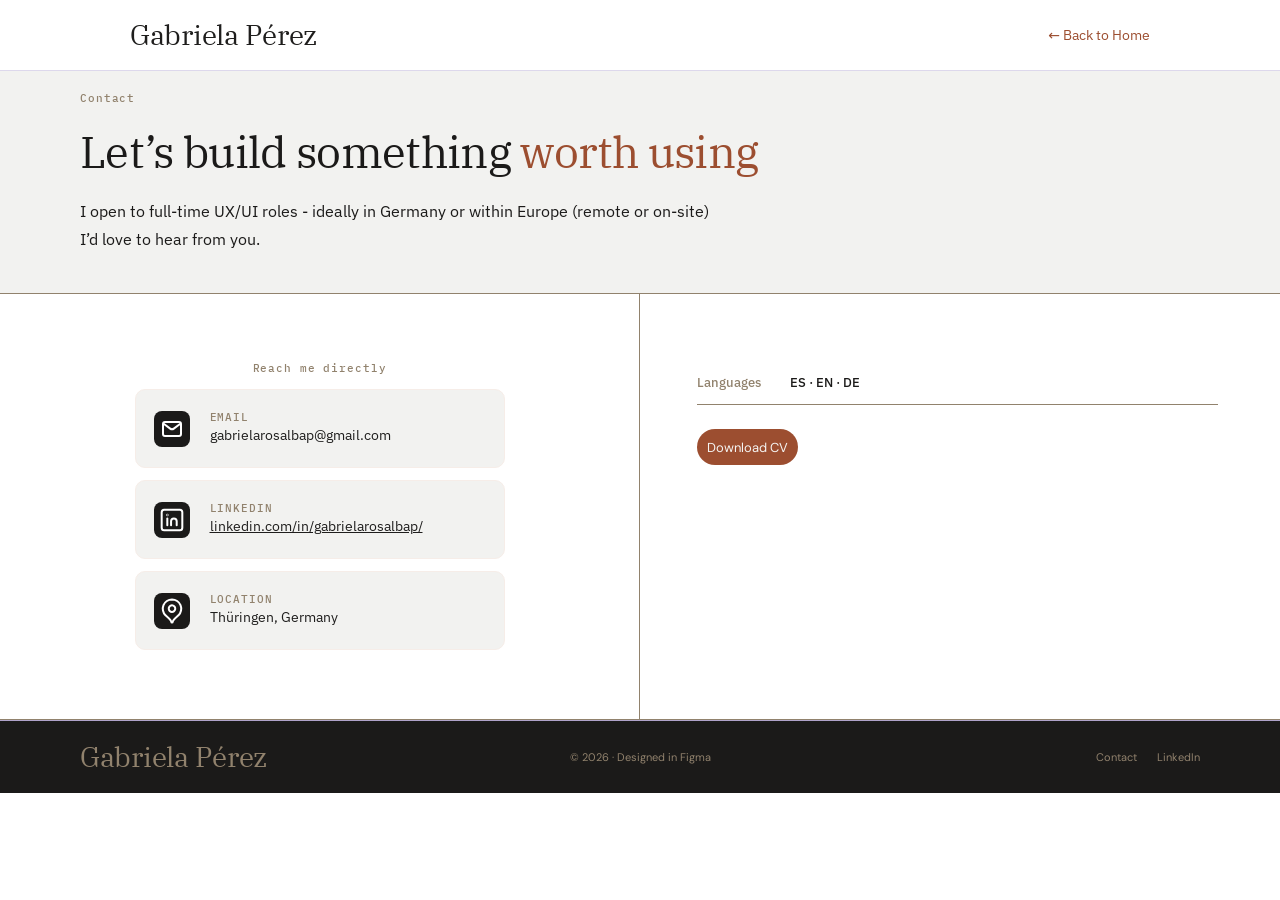
==== contact/index.html @ 1f4430a4 "Add files via upload" ====
<!DOCTYPE html>
<html lang="en">
<head>
  <meta charset="utf-8">
  <meta name="viewport" content="width=device-width, initial-scale=1">
  <title>Contact · Gabriela Pérez</title>
  <meta name="description" content="Get in touch with Gabriela Pérez, UX/UI Designer & Researcher.">
  <meta name="robots" content="noindex">
  <link rel="icon" href="../assets/favicon.svg" type="image/svg+xml">
  <link rel="preload" href="../assets/fonts/ibm-plex-serif-latin-400-normal.woff2" as="font" type="font/woff2" crossorigin>
  <link rel="stylesheet" href="../css/style.css">
</head>
<body class="contact">
  <header class="site-header">
    <div class="site-header__inner">
      <a class="brand" href="../">Gabriela Pérez</a>
      <a class="back" href="../">← Back to Home</a>
    </div>
  </header>

  <main>
    <section class="contact-hero">
      <p class="eyebrow">Contact</p>
      <h1>Let’s build something <span>worth using</span></h1>
      <p class="body">I open to full-time UX/UI roles - ideally in Germany or within Europe (remote or on-site)<br>I’d love to hear from you.</p>
    </section>

    <section class="contact-body">
      <div class="contact-body__left">
        <p class="eyebrow">Reach me directly</p>
        <ul class="channels">
          <li class="channel"><img class="channel__img" src="../assets/img/icon-email.svg" alt="" width="36" height="36"><div><span class="eyebrow">EMAIL</span><a href="mailto:gabrielarosalbap@gmail.com" style="text-decoration:none">gabrielarosalbap@gmail.com</a></div></li>
          <li class="channel"><img class="channel__img" src="../assets/img/icon-linkedin.svg" alt="" width="36" height="36"><div><span class="eyebrow">LINKEDIN</span><a href="https://linkedin.com/in/gabrielarosalbap/" target="_blank" rel="noopener">linkedin.com/in/gabrielarosalbap/</a></div></li>
          <li class="channel"><img class="channel__img" src="../assets/img/icon-location.svg" alt="" width="36" height="36"><div><span class="eyebrow">LOCATION</span><p>Thüringen, Germany</p></div></li>
        </ul>
      </div>
      <div class="contact-body__right">
        <p class="langs">Languages <b>ES · EN · DE</b></p>
        <a class="pill" href="https://drive.google.com/file/d/1xqCTWWsr5hrrekr1qN33S0dycSxEd2MQ/view?usp=sharing" target="_blank" rel="noopener">Download CV</a>
      </div>
    </section>
  </main>
  <footer class="site-footer">
    <div class="site-footer__inner">
      <a class="brand" href="../">Gabriela Pérez</a>
      <small>© 2026 · Designed in Figma</small>
      <nav aria-label="Footer">
        <a href="../contact/">Contact</a>
        <a href="https://linkedin.com/in/gabrielarosalbap/" target="_blank" rel="noopener">LinkedIn</a>
      </nav>
    </div>
  </footer>
</body>
</html>
---- css/style.css ----
/* ==========================================================
   Gabriela Pérez — Portfolio
   Rebuilt 1:1 from the Figma Sites version (Nov 2026)
   ========================================================== */

/* ---------- Fonts (self-hosted, no Google requests) ---------- */
@font-face { font-family: "DM Sans"; font-weight: 400; font-display: swap; src: url("../assets/fonts/dm-sans-latin-400-normal.woff2") format("woff2"); }
@font-face { font-family: "DM Sans"; font-weight: 500; font-display: swap; src: url("../assets/fonts/dm-sans-latin-500-normal.woff2") format("woff2"); }
@font-face { font-family: "DM Serif Display"; font-weight: 400; font-display: swap; src: url("../assets/fonts/dm-serif-display-latin-400-normal.woff2") format("woff2"); }
@font-face { font-family: "IBM Plex Serif"; font-weight: 400; font-display: swap; src: url("../assets/fonts/ibm-plex-serif-latin-400-normal.woff2") format("woff2"); }
@font-face { font-family: "IBM Plex Sans"; font-weight: 400; font-display: swap; src: url("../assets/fonts/ibm-plex-sans-latin-400-normal.woff2") format("woff2"); }
@font-face { font-family: "IBM Plex Sans"; font-weight: 500; font-display: swap; src: url("../assets/fonts/ibm-plex-sans-latin-500-normal.woff2") format("woff2"); }
@font-face { font-family: "IBM Plex Sans"; font-weight: 700; font-display: swap; src: url("../assets/fonts/ibm-plex-sans-latin-700-normal.woff2") format("woff2"); }
@font-face { font-family: "IBM Plex Mono"; font-weight: 500; font-display: swap; src: url("../assets/fonts/ibm-plex-mono-latin-500-normal.woff2") format("woff2"); }

/* ---------- Tokens (values measured on the original) ---------- */
:root {
  --bg: #fafaf9;
  --ink: #1f1e1d;
  --ink-2: #1b1a19;
  --accent: #9c4e30;
  --muted: #91826d;
  --card: #f2f2f0;
  --blush: #f6ede8;
  --peach: #e0946b;
  --dark: #1b1a19;
  --paper: #f5f4f2;
  --green-bg: #dff0e1;
  --green: #6faf80;
  --lavender: #b0a3ca;

  --serif: "IBM Plex Serif", Georgia, serif;
  --display: "DM Serif Display", Georgia, serif;
  --sans: "IBM Plex Sans", system-ui, sans-serif;
  --dm: "DM Sans", system-ui, sans-serif;
  --mono: "IBM Plex Mono", ui-monospace, monospace;

  --pad: 80px;          /* page side padding */
  --hair: 0.5px;        /* hairline borders */
}

*, *::before, *::after { box-sizing: border-box; }
html { scroll-behavior: smooth; -webkit-text-size-adjust: 100%; }
body { margin: 0; background: var(--bg); color: var(--ink); font-family: var(--sans); -webkit-font-smoothing: antialiased; }
img, video { display: block; max-width: 100%; }
a { color: inherit; }
p, h1, h2, h3, ul { margin: 0; }
.sr-only { position: absolute; width: 1px; height: 1px; overflow: hidden; clip: rect(0 0 0 0); white-space: nowrap; }

/* ---------- Shared type ---------- */
.eyebrow { font-family: var(--mono); font-weight: 500; font-size: 11px; line-height: 15.4px; letter-spacing: 0.88px; color: var(--muted); }
.h-display { font-family: var(--serif); font-weight: 400; font-size: 44px; line-height: 60px; letter-spacing: -0.66px; color: var(--ink); }
.h-section { font-family: var(--serif); font-weight: 400; font-size: 28px; line-height: 33.6px; letter-spacing: -0.28px; color: var(--ink-2); }
.body { font-size: 16px; line-height: 27.2px; color: var(--muted); }
.small { font-size: 14px; line-height: 22.4px; color: var(--ink-2); }
.note { font-weight: 500; font-size: 13px; line-height: 19.5px; color: var(--accent); }

/* ---------- Buttons ---------- */
.pill { display: inline-flex; align-items: center; justify-content: center; border-radius: 100px; background: var(--accent); color: var(--paper); text-decoration: none; font-family: var(--dm); font-size: 13px; height: 36px; padding: 0 10px; min-width: 100px; transition: background .15s; }
.pill:hover { background: #87412a; }
.pill--plex { font-family: var(--sans); font-size: 16px; line-height: 27.2px; height: 43px; padding: 0 17px; border-radius: 50px; }

/* ---------- Header ---------- */
.site-header { background: var(--bg); border-bottom: var(--hair) solid var(--accent); }
.site-header__inner { display: flex; align-items: center; justify-content: space-between; height: 72px; padding: 0 130px; }
.case .site-header__inner, .contact .site-header__inner { height: 70px; }
.brand { font-family: var(--serif); font-size: 28px; line-height: 33.6px; letter-spacing: -0.28px; color: var(--ink); text-decoration: none; }
.nav { display: flex; align-items: center; gap: 11px; }
.nav__link { font-family: var(--dm); font-size: 13px; color: var(--accent); text-decoration: underline; text-underline-offset: 2px; }
.back { font-family: var(--sans); font-size: 14px; line-height: 22.4px; color: var(--accent); text-decoration: none; }
.back:hover, .nav__link:hover { color: #87412a; }

/* ---------- Footer ---------- */
.site-footer { background: var(--dark); border-top: var(--hair) solid var(--lavender); }
.site-footer__inner { display: grid; grid-template-columns: 1fr auto 1fr; align-items: center; height: 72px; padding: 0 var(--pad); }
.site-footer .brand { color: var(--muted); }
.site-footer small { font-family: var(--dm); font-size: 11px; color: var(--muted); }
.site-footer nav { justify-self: end; display: flex; gap: 20px; }
.site-footer nav a { font-family: var(--dm); font-size: 11px; color: var(--muted); text-decoration: none; }
.site-footer nav a:hover { color: var(--blush); }

/* ==========================================================
   HOME
   ========================================================== */
.hero { display: grid; grid-template-columns: 1fr 1fr; min-height: 377px; }
.hero__text { padding: 56px 56px 33px; }
.badge { display: inline-flex; align-items: center; height: 38px; padding: 0 31px; border-radius: 100px; background: var(--green-bg); color: var(--green); font-family: var(--dm); font-weight: 500; font-size: 10px; }
.hero h1 { margin-top: 20px; font-family: var(--display); font-weight: 400; font-size: 42px; line-height: 58px; color: var(--ink); }
.hero h1 span { display: block; color: var(--accent); }
.hero__lead { margin-top: 19px; max-width: 601px; font-family: var(--dm); font-size: 14px; line-height: 18.5px; color: var(--ink-2); }
.btn-work { display: inline-flex; align-items: center; justify-content: center; margin-top: 20px; height: 38px; padding: 0 26px; border-radius: 100px; background: var(--accent); color: var(--bg); font-family: var(--dm); font-weight: 500; font-size: 10px; text-decoration: none; }
.btn-work:hover { background: #87412a; }

.hero__side { background: var(--blush); display: flex; align-items: center; gap: 50px; padding: 40px 63px; }
.photo { position: relative; flex: 0 0 229px; width: 229px; height: 297px; border-radius: 12px; overflow: hidden; }
.photo img { position: absolute; width: 112.7%; height: auto; max-width: none; left: -6.1%; top: -13.1%; }
.stats { display: grid; grid-template-columns: repeat(2, 129px); column-gap: 48px; row-gap: 16px; }
.stat { height: 92px; padding: 15px; border-radius: 8px; background: var(--dark); border: var(--hair) solid var(--peach); display: flex; flex-direction: column; justify-content: center; }
.stat b { font-family: var(--serif); font-weight: 400; font-size: 28px; line-height: 33.6px; letter-spacing: -0.28px; color: var(--blush); }
.stat b.stat__deg { font-size: 20px; line-height: 24px; letter-spacing: -0.2px; }
.stat span { margin-top: 4px; font-family: var(--dm); font-size: 11px; line-height: 14.5px; color: var(--peach); }

.projects { border-top: var(--hair) solid var(--muted); padding: 28px var(--pad); }
.projects h2 { margin-bottom: 15px; }
.cards { display: flex; flex-wrap: wrap; gap: 10px; }
.pcard { position: relative; display: flex; flex-direction: column; width: 185px; min-height: 149px; padding: 10px; border-radius: 10px; background: var(--card); border: var(--hair) solid var(--blush); text-decoration: none; transition: transform .15s, box-shadow .15s; }
.pcard:hover { transform: translateY(-2px); box-shadow: 0 6px 18px rgba(31,30,29,.08); }
.pcard__label { font-family: var(--dm); font-weight: 500; font-size: 10px; color: var(--muted); text-transform: uppercase; }
.pcard__title { margin-top: 13px; font-family: var(--dm); font-size: 13px; line-height: 17px; color: var(--ink); }
.pcard__tags { margin-top: 13px; font-family: var(--dm); font-size: 11px; line-height: 14.5px; color: var(--accent); }
.pcard__arrow { margin-top: auto; align-self: flex-end; font-family: var(--sans); font-size: 16px; line-height: 27.2px; color: var(--accent); }

/* ==========================================================
   CASE STUDY PAGES
   ========================================================== */
.sec { border-bottom: var(--hair) solid var(--muted); padding: 40px var(--pad); }
.sec > .eyebrow + .h-section { margin-top: 16px; }
.sec .h-section + .body, .sec .h-section + .steps, .sec .h-section + .outcomes { margin-top: 16px; }
.sec .h-section + .steps { margin-top: 32px; }
.body + .body { margin-top: 27px; }

.case-hero { display: grid; grid-template-columns: 633px 1fr; column-gap: 40px; align-items: center; }
.case-hero__text .h-display { margin-top: 16px; }
.case-hero__text .body { margin-top: 16px; }
.case-hero__media { display: flex; flex-direction: column; align-items: center; gap: 16px; }
.meta { display: grid; grid-template-columns: repeat(4, 128px); column-gap: 40px; margin-top: 16px; }
.meta dt { font-size: 16px; line-height: 27.2px; color: var(--muted); text-transform: uppercase; }
.meta dd { margin: 0; font-size: 14px; line-height: 22.4px; color: var(--ink-2); }

.box { border-radius: 10px; background: var(--card); border: var(--hair) solid var(--blush); padding: 8px; }
.box .eyebrow { display: block; }
.box h3 { margin-top: 8px; font-weight: 400; font-size: 14px; line-height: 22.4px; color: var(--ink-2); }
.box .note { margin-top: 8px; }
.duo { display: grid; grid-template-columns: 1fr 1fr; gap: 16px; margin-top: 16px; }
.trio { display: grid; grid-template-columns: repeat(3, 1fr); gap: 12px; margin-top: 16px; }

.steps { display: grid; grid-template-columns: repeat(var(--n, 5), 1fr); column-gap: 32px; padding-left: 16px; list-style: none; }
.steps li { max-width: 221px; }
.steps--6 li { max-width: 179px; }
.steps__num { display: flex; align-items: center; justify-content: center; width: 24px; height: 24px; border-radius: 100px; background: var(--dark); color: #fff; font-weight: 500; font-size: 13px; line-height: 19.5px; }
.steps h3 { margin-top: 10px; font-weight: 400; font-size: 14px; line-height: 22.4px; color: var(--ink); }
.steps .note { margin-top: 10px; }
.steps .note + .note { margin-top: 0; }
.steps .note.gap { margin-top: 20px; }

.figure { margin: 16px 0 0; border-radius: 10px; background: var(--card); border: var(--hair) solid var(--muted); overflow: hidden; }
.figure img, .figure video { width: 100%; height: auto; }
.figure figcaption { padding: 0 8px; font-size: 16px; line-height: 27.2px; color: var(--muted); }
.figure figcaption.cap-sm { padding: 6px 8px 8px; font-weight: 500; font-size: 13px; line-height: 19.5px; }
.figure--center { max-width: 632px; margin-left: auto; margin-right: auto; }
.figure--plain { border: 0; background: transparent; border-radius: 0; }
.figure--plain img { margin: 0 auto; }
.figure__stack { display: flex; flex-direction: column; align-items: center; gap: 17px; }
.figure__stack img { max-width: 638px; }

.quote { margin-top: 16px; background: var(--blush); border-left: 3px solid var(--accent); border-radius: 0 10px 10px 0; padding: 20px 43px; }
.quote p { font-family: var(--serif); font-size: 28px; line-height: 33.6px; letter-spacing: -0.28px; color: var(--ink-2); }
.quote cite { display: block; margin-top: 9px; font-style: normal; font-weight: 500; font-size: 13px; line-height: 19.5px; color: var(--muted); }

.outcomes { display: grid; grid-template-columns: repeat(3, 1fr); gap: 12px; align-items: start; }
.outcome { border-radius: 10px; background: var(--dark); padding: 20px; }
.outcome b { display: block; font-family: var(--serif); font-weight: 400; font-size: 44px; line-height: 60px; letter-spacing: -0.66px; color: var(--paper); }
.outcome span { display: block; margin-top: 4px; font-weight: 500; font-size: 13px; line-height: 19.5px; color: var(--peach); }
.learned { margin-top: 16px; border-radius: 10px; background: var(--card); padding: 8px 10px; }
.learned .eyebrow { display: block; }
.learned p { margin-top: 8px; font-weight: 500; font-size: 13px; line-height: 19.5px; color: var(--ink-2); }
.learned p + p { margin-top: 19.5px; }

.more .h-section { margin-bottom: 16px; }

/* ---------- Kitchen page ---------- */
.k-hero-media img { width: 262px; height: auto; }
.decision { display: grid; grid-template-columns: 1fr 400px; column-gap: 55px; align-items: center; margin-top: 40px; }
.decision--wide { grid-template-columns: 466px 1fr; column-gap: 41px; }
.decision .body + .body { margin-top: 27px; }
.decision strong { font-weight: 700; }
.phone { width: 400px; aspect-ratio: 400 / 641; overflow: hidden; }
.phone video { width: 100%; height: 100%; object-fit: cover; }
.decision__img { border-radius: 10px; width: 100%; }
.build { border-radius: 10px; background: var(--blush); padding: 16px 17px 17px; }
.build .h-section { color: var(--accent); }
.build .body { margin-top: 20px; color: var(--ink); }
.build__row { display: grid; grid-template-columns: 460fr 164fr 561fr; column-gap: 20px; align-items: center; margin: 19px 0 20px; }
.build__row img { width: 100%; height: auto; }
.center { display: flex; justify-content: center; margin-top: 33px; }

/* ==========================================================
   CONTACT
   ========================================================== */
.contact-hero { background: var(--card); border-bottom: var(--hair) solid var(--muted); padding: 20px var(--pad) 40px; }
.contact-hero h1 { margin-top: 14px; font-family: var(--serif); font-weight: 400; font-size: 44px; line-height: 63px; letter-spacing: -0.66px; color: var(--ink-2); }
.contact-hero h1 span { color: var(--accent); }
.contact-hero .body { margin-top: 15px; color: var(--ink-2); }
.contact-body { display: grid; grid-template-columns: 1fr 1fr; border-bottom: var(--hair) solid var(--muted); min-height: 426px; }
.contact-body__left { display: flex; flex-direction: column; align-items: center; padding: 67px 40px 60px; border-right: var(--hair) solid var(--muted); }
.contact-body__right { padding: 67px 57px 60px; }
.channels { list-style: none; padding: 0; margin-top: 13px; display: grid; gap: 12px; width: 370px; max-width: 100%; }
.channel { display: flex; align-items: center; gap: 20px; height: 79px; padding: 0 18px; border-radius: 10px; background: var(--card); border: var(--hair) solid var(--blush); }
.channel__icon { flex: 0 0 36px; width: 36px; height: 36px; border-radius: 8px; background: var(--dark); color: #fff; display: flex; align-items: center; justify-content: center; }
.channel__icon svg { width: 20px; height: 20px; }
.channel .eyebrow { display: block; line-height: 14px; }
.channel p, .channel a { font-size: 14px; line-height: 22.4px; color: var(--ink); }
.langs { display: flex; gap: 29px; max-width: 521px; padding: 12px 0; border-bottom: var(--hair) solid var(--muted); font-weight: 500; font-size: 13px; line-height: 19.5px; color: var(--muted); }
.langs b { font-weight: 500; color: var(--ink-2); }
.contact-body__right .pill { margin-top: 24px; }

/* ==========================================================
   RESPONSIVE (the Figma version had no mobile layout)
   ========================================================== */
@media (max-width: 1200px) {
  .site-header__inner { padding: 0 var(--pad); }
  .hero__side { gap: 32px; padding: 40px; }
  .stats { column-gap: 16px; }
  .case-hero { grid-template-columns: 1fr 1fr; }
  .meta { grid-template-columns: repeat(2, minmax(0, 1fr)); row-gap: 16px; }
}

@media (max-width: 960px) {
  :root { --pad: 32px; }
  .hero { grid-template-columns: 1fr; }
  .hero__text { padding: 48px var(--pad) 40px; }
  .hero__side { justify-content: center; flex-wrap: wrap; padding: 40px var(--pad); }
  .case-hero { grid-template-columns: 1fr; row-gap: 32px; }
  .case-hero__media img { max-width: 360px; }
  .steps { grid-template-columns: repeat(2, 1fr); row-gap: 28px; padding-left: 0; }
  .steps li { max-width: none; }
  .duo, .trio, .outcomes { grid-template-columns: 1fr; }
  .decision, .decision--wide { grid-template-columns: 1fr; row-gap: 28px; }
  .decision .phone, .decision__img { justify-self: center; }
  .decision--wide .decision__img { order: 2; }
  .contact-body { grid-template-columns: minmax(0, 1fr); }
  .contact-body__left { border-right: 0; border-bottom: var(--hair) solid var(--muted); padding: 48px var(--pad); }
  .contact-body__right { padding: 40px var(--pad) 56px; }
}

@media (max-width: 600px) {
  :root { --pad: 20px; }
  .site-header__inner, .case .site-header__inner, .contact .site-header__inner { height: 60px; }
  .brand { font-size: 22px; line-height: 28px; }
  .nav__link { display: none; }
  .hero h1 { font-size: 36px; line-height: 46px; }
  .photo { flex-basis: 100%; width: 100%; max-width: 300px; height: auto; aspect-ratio: 229 / 297; }
  .stats { width: 100%; max-width: 300px; grid-template-columns: 1fr 1fr; }
  .cards { display: grid; grid-template-columns: 1fr 1fr; }
  .pcard { width: auto; }
  .h-display { font-size: 34px; line-height: 44px; }
  .contact-hero h1 { font-size: 34px; line-height: 44px; }
  .h-section { font-size: 24px; line-height: 30px; }
  .quote { padding: 16px 20px; }
  .quote p { font-size: 22px; line-height: 28px; }
  .steps { grid-template-columns: 1fr; }
  .phone { width: min(400px, 100%); }
  .build__row { grid-template-columns: 1fr; row-gap: 12px; }
  .build__row .arrow { width: 80px; margin: 0 auto; transform: rotate(90deg); }
  .site-footer__inner { grid-template-columns: 1fr; height: auto; padding: 24px var(--pad); row-gap: 8px; }
  .site-footer nav { justify-self: start; }
  .channel { padding: 0 14px; gap: 14px; }
  .channel a { word-break: break-all; }
}

/* Contact page uses white paper and a lavender header line in the original */
body.contact { background: #fff; }
.contact .site-header { background: #fff; border-bottom-color: #ddd8ec; }
.case .site-header { border-bottom-color: var(--accent); }
.channel__img { flex: 0 0 36px; width: 36px; height: 36px; }
.figure--research { padding: 0; }
.figure--research img { max-width: 802px; margin: 0 auto; }
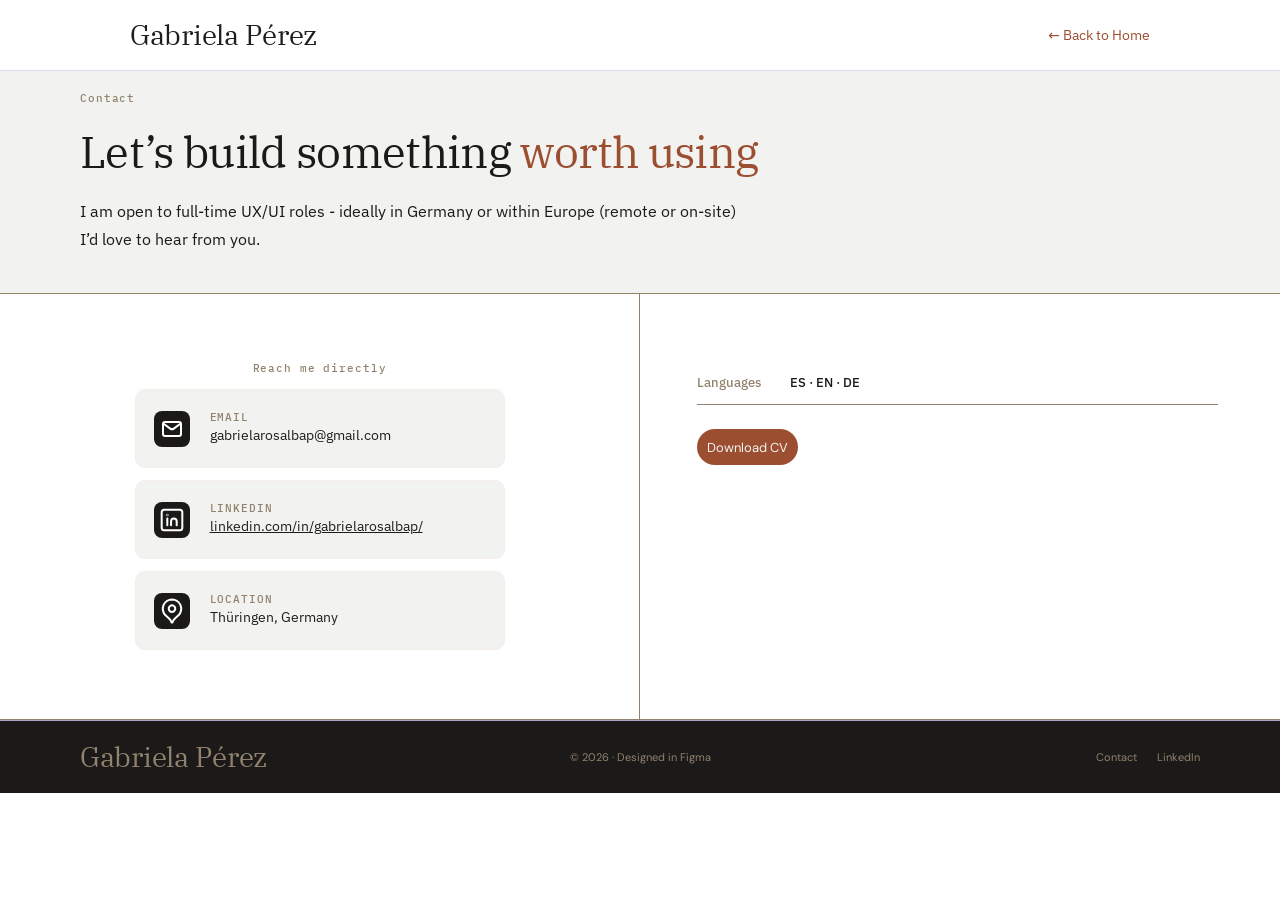
==== commit c291c2b7: "Update index.html" ====
--- a/contact/index.html
+++ b/contact/index.html
@@ -22,7 +22,7 @@
     <section class="contact-hero">
       <p class="eyebrow">Contact</p>
       <h1>Let’s build something <span>worth using</span></h1>
-      <p class="body">I open to full-time UX/UI roles - ideally in Germany or within Europe (remote or on-site)<br>I’d love to hear from you.</p>
+      <p class="body">I am open to full-time UX/UI roles - ideally in Germany or within Europe (remote or on-site)<br>I’d love to hear from you.</p>
     </section>
 
     <section class="contact-body">
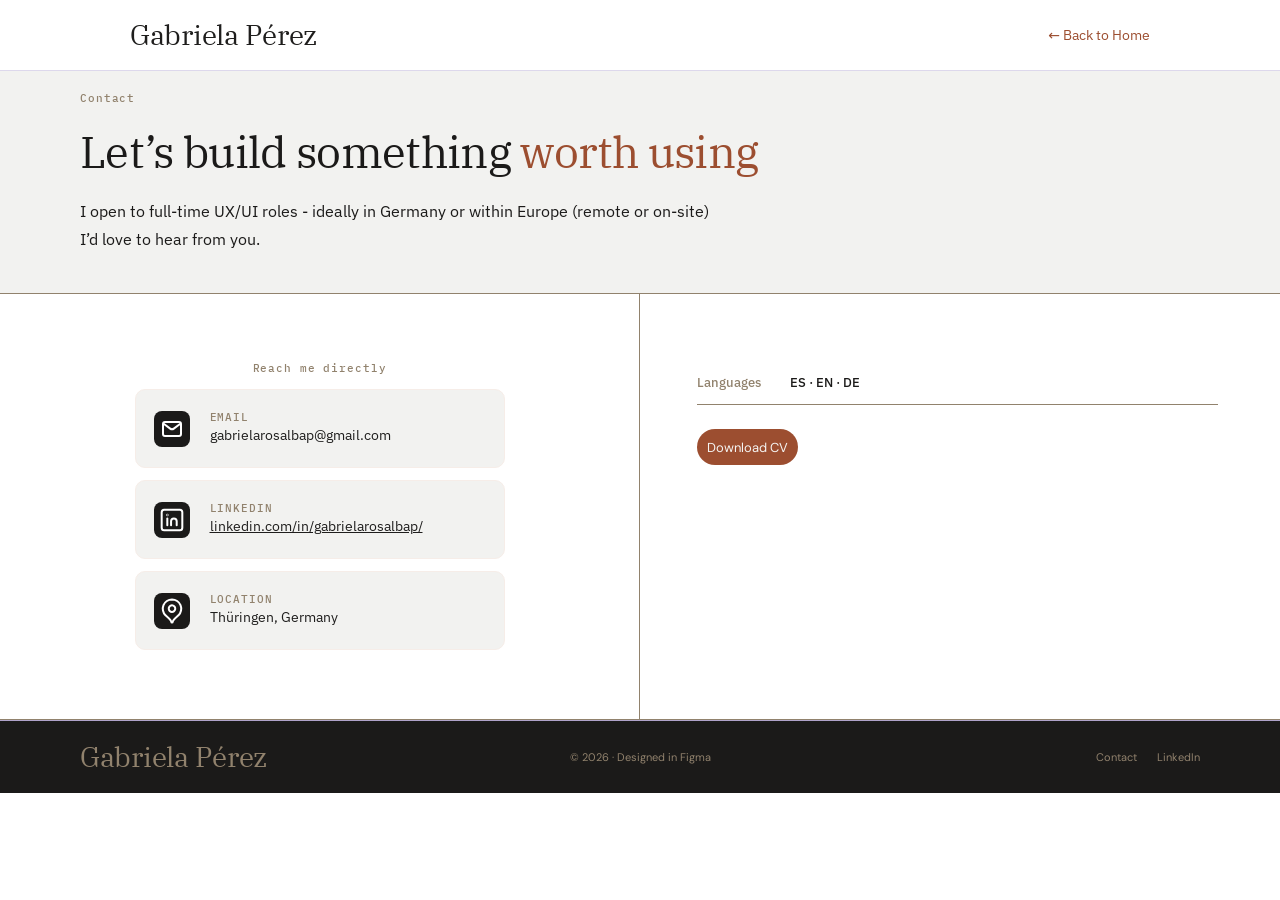
==== commit 44fd5fce: "Add files via upload" ====
--- a/contact/index.html
+++ b/contact/index.html
@@ -22,7 +22,7 @@
     <section class="contact-hero">
       <p class="eyebrow">Contact</p>
       <h1>Let’s build something <span>worth using</span></h1>
-      <p class="body">I am open to full-time UX/UI roles - ideally in Germany or within Europe (remote or on-site)<br>I’d love to hear from you.</p>
+      <p class="body">I open to full-time UX/UI roles - ideally in Germany or within Europe (remote or on-site)<br>I’d love to hear from you.</p>
     </section>
 
     <section class="contact-body">
--- a/css/style.css
+++ b/css/style.css
@@ -116,7 +116,7 @@
 .sec { border-bottom: var(--hair) solid var(--muted); padding: 40px var(--pad); }
 .sec > .eyebrow + .h-section { margin-top: 16px; }
 .sec .h-section + .body, .sec .h-section + .steps, .sec .h-section + .outcomes { margin-top: 16px; }
-.sec .h-section + .steps { margin-top: 32px; }
+.sec .h-section + .steps { margin-top: 16px; }
 .body + .body { margin-top: 27px; }
 
 .case-hero { display: grid; grid-template-columns: 633px 1fr; column-gap: 40px; align-items: center; }
@@ -134,16 +134,16 @@
 .duo { display: grid; grid-template-columns: 1fr 1fr; gap: 16px; margin-top: 16px; }
 .trio { display: grid; grid-template-columns: repeat(3, 1fr); gap: 12px; margin-top: 16px; }
 
-.steps { display: grid; grid-template-columns: repeat(var(--n, 5), 1fr); column-gap: 32px; padding-left: 16px; list-style: none; }
-.steps li { max-width: 221px; }
-.steps--6 li { max-width: 179px; }
+.steps { display: grid; grid-template-columns: repeat(var(--n, 5), minmax(0, 1fr)); padding: 0; list-style: none; }
+.steps li { padding: 16px; border-right: 1px solid var(--muted); }
+.steps li:last-child { border-right: 0; }
 .steps__num { display: flex; align-items: center; justify-content: center; width: 24px; height: 24px; border-radius: 100px; background: var(--dark); color: #fff; font-weight: 500; font-size: 13px; line-height: 19.5px; }
 .steps h3 { margin-top: 10px; font-weight: 400; font-size: 14px; line-height: 22.4px; color: var(--ink); }
 .steps .note { margin-top: 10px; }
 .steps .note + .note { margin-top: 0; }
 .steps .note.gap { margin-top: 20px; }
 
-.figure { margin: 16px 0 0; border-radius: 10px; background: var(--card); border: var(--hair) solid var(--muted); overflow: hidden; }
+.figure { margin: 16px 0 0; border-radius: 10px; background: var(--card); border: var(--hair) dashed var(--muted); overflow: hidden; }
 .figure img, .figure video { width: 100%; height: auto; }
 .figure figcaption { padding: 0 8px; font-size: 16px; line-height: 27.2px; color: var(--muted); }
 .figure figcaption.cap-sm { padding: 6px 8px 8px; font-weight: 500; font-size: 13px; line-height: 19.5px; }
@@ -151,7 +151,7 @@
 .figure--plain { border: 0; background: transparent; border-radius: 0; }
 .figure--plain img { margin: 0 auto; }
 .figure__stack { display: flex; flex-direction: column; align-items: center; gap: 17px; }
-.figure__stack img { max-width: 638px; }
+.figure__stack > img { max-width: 638px; }
 
 .quote { margin-top: 16px; background: var(--blush); border-left: 3px solid var(--accent); border-radius: 0 10px 10px 0; padding: 20px 43px; }
 .quote p { font-family: var(--serif); font-size: 28px; line-height: 33.6px; letter-spacing: -0.28px; color: var(--ink-2); }
@@ -222,8 +222,9 @@
   .hero__side { justify-content: center; flex-wrap: wrap; padding: 40px var(--pad); }
   .case-hero { grid-template-columns: 1fr; row-gap: 32px; }
   .case-hero__media img { max-width: 360px; }
-  .steps { grid-template-columns: repeat(2, 1fr); row-gap: 28px; padding-left: 0; }
-  .steps li { max-width: none; }
+  .steps { grid-template-columns: repeat(2, minmax(0, 1fr)); }
+  .steps li { border-right: 0; }
+  .steps li:nth-child(odd):not(:last-child) { border-right: 1px solid var(--muted); }
   .duo, .trio, .outcomes { grid-template-columns: 1fr; }
   .decision, .decision--wide { grid-template-columns: 1fr; row-gap: 28px; }
   .decision .phone, .decision__img { justify-self: center; }
@@ -248,7 +249,9 @@
   .h-section { font-size: 24px; line-height: 30px; }
   .quote { padding: 16px 20px; }
   .quote p { font-size: 22px; line-height: 28px; }
-  .steps { grid-template-columns: 1fr; }
+  .steps { grid-template-columns: minmax(0, 1fr); }
+  .steps li, .steps li:nth-child(odd):not(:last-child) { border-right: 0; padding: 16px 0; }
+  .steps li + li { border-top: 1px solid var(--muted); }
   .phone { width: min(400px, 100%); }
   .build__row { grid-template-columns: 1fr; row-gap: 12px; }
   .build__row .arrow { width: 80px; margin: 0 auto; transform: rotate(90deg); }
@@ -263,5 +266,10 @@
 .contact .site-header { background: #fff; border-bottom-color: #ddd8ec; }
 .case .site-header { border-bottom-color: var(--accent); }
 .channel__img { flex: 0 0 36px; width: 36px; height: 36px; }
-.figure--research { padding: 0; }
+.figure--research { padding: 24px 0; background: #f6f1f5; }
 .figure--research img { max-width: 802px; margin: 0 auto; }
+
+/* Watermark over the Deskbird wireframes (as in the original) */
+.wm { position: relative; width: 100%; max-width: 638px; container-type: inline-size; }
+.wm img { width: 100%; max-width: none; }
+.watermark { position: absolute; inset: 0; display: flex; align-items: center; justify-content: center; text-align: center; font-family: var(--dm); font-weight: 500; font-size: min(96px, 15cqw); line-height: normal; color: #000; opacity: .3; pointer-events: none; user-select: none; }
